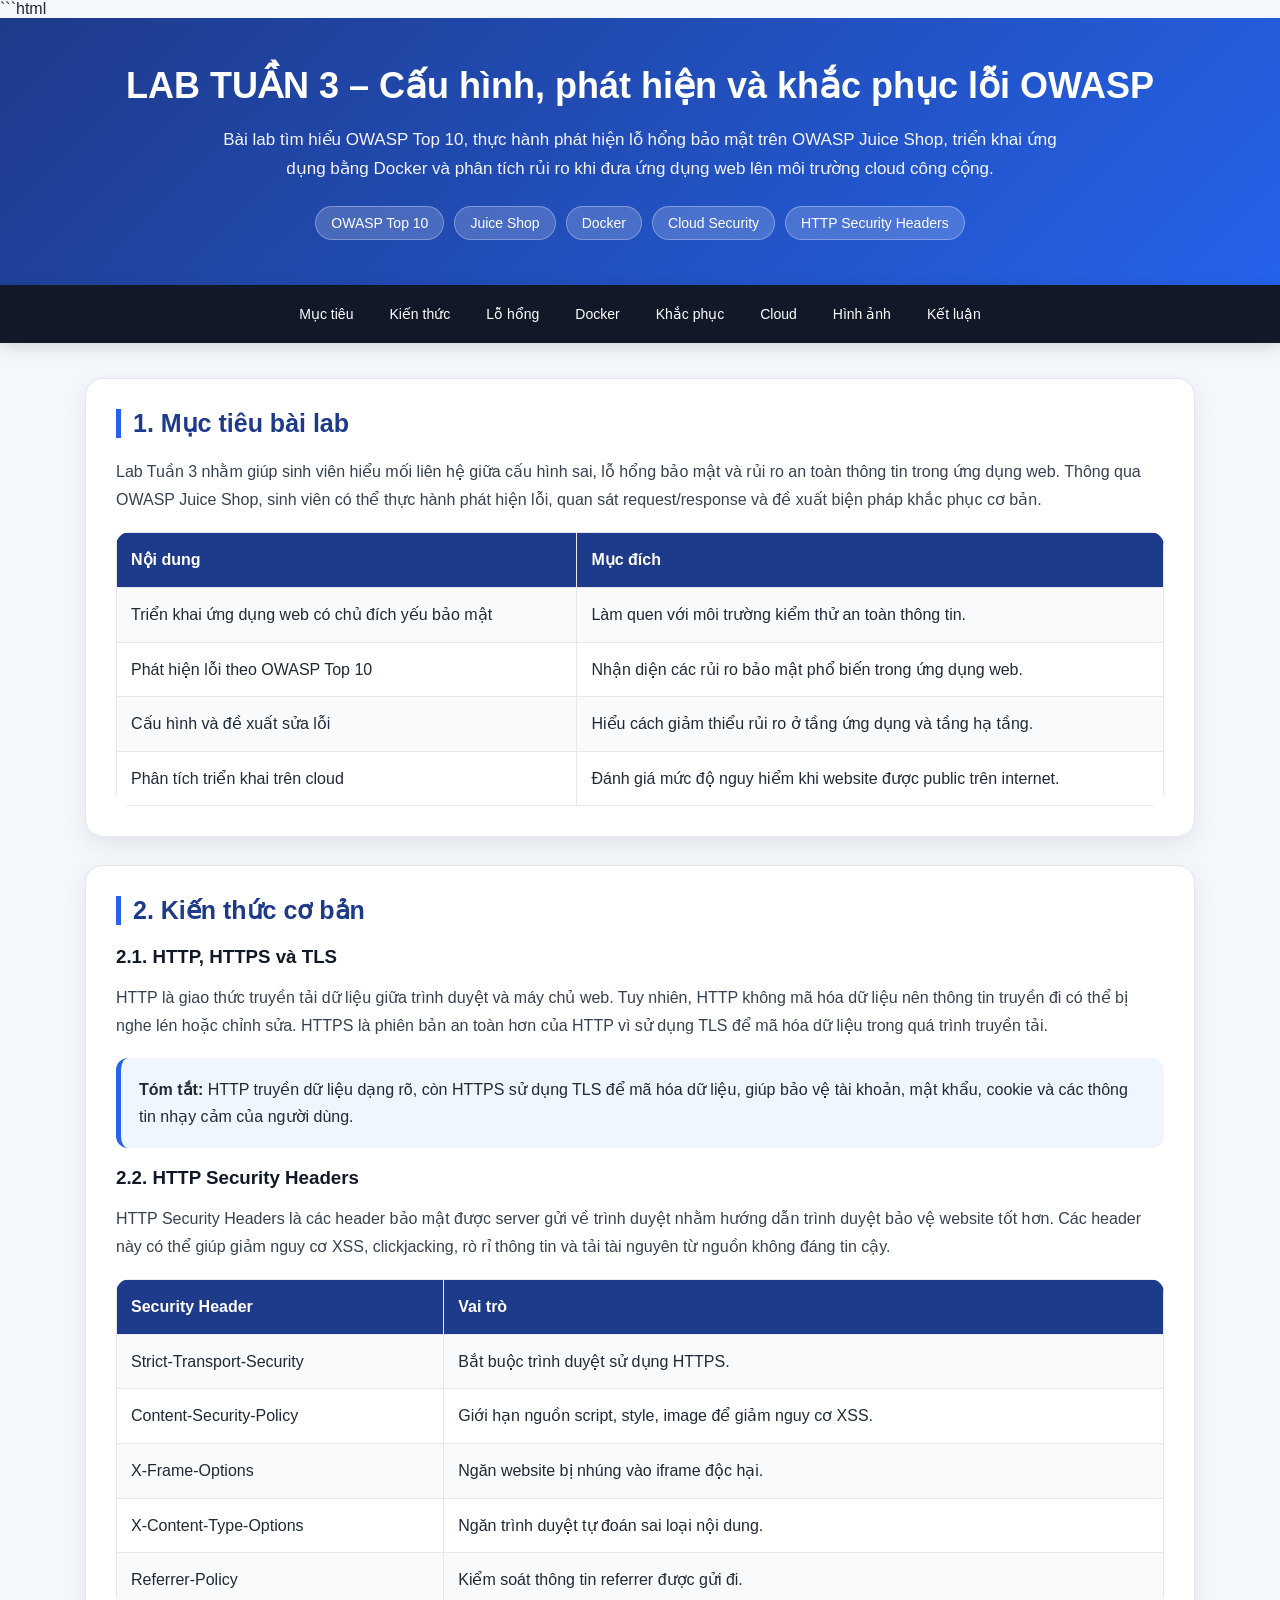
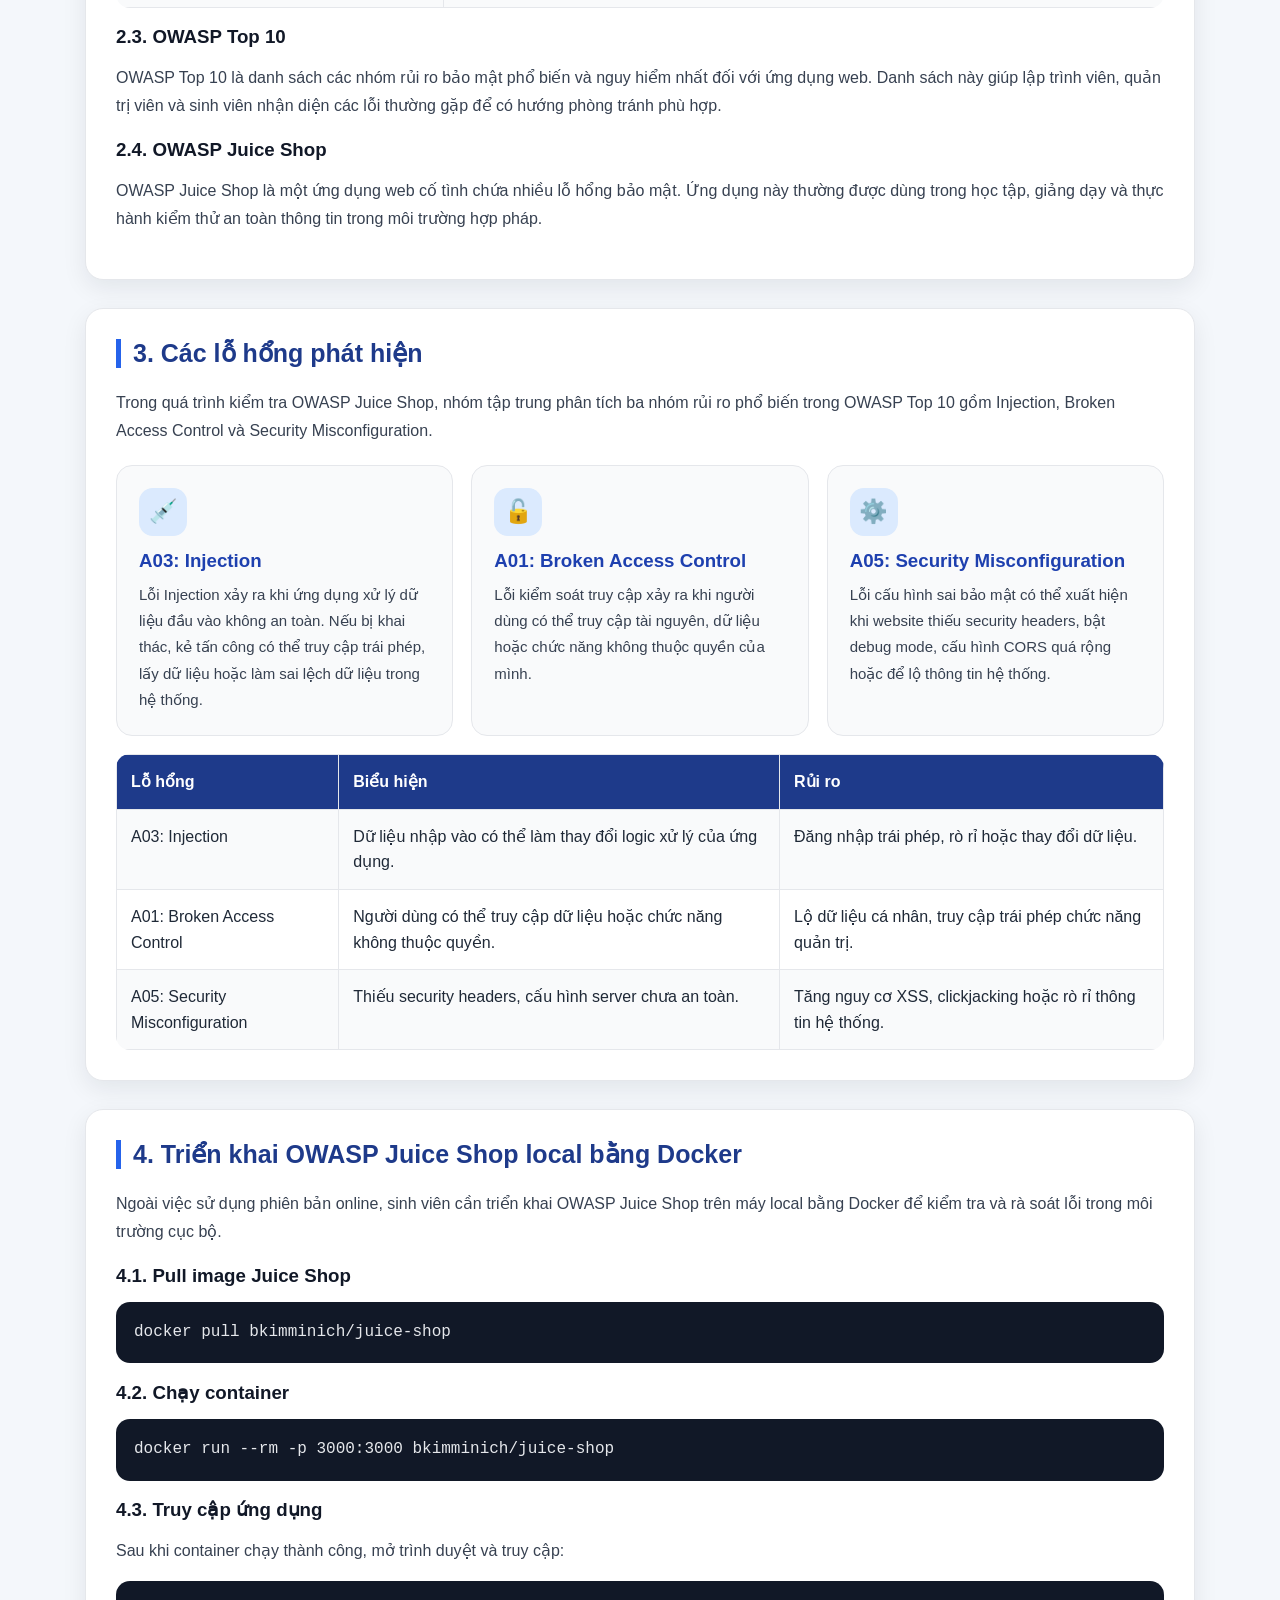
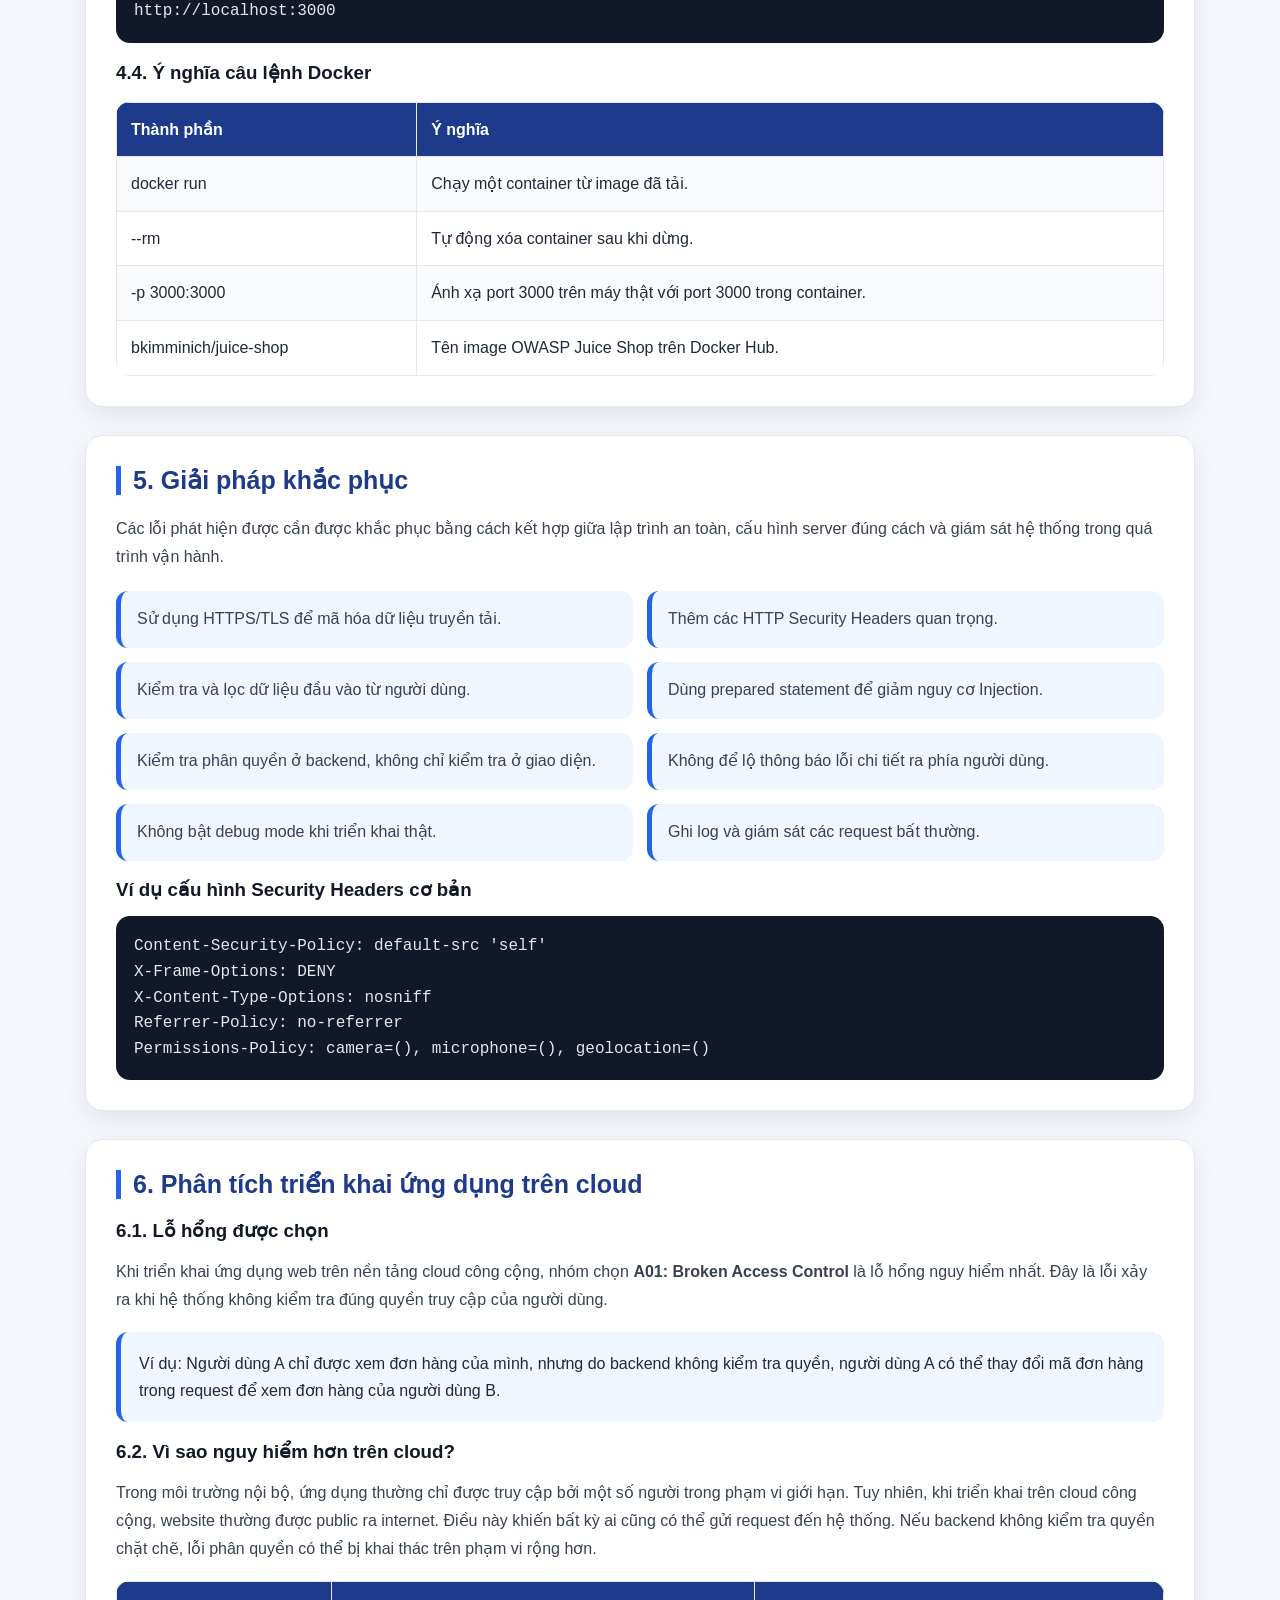
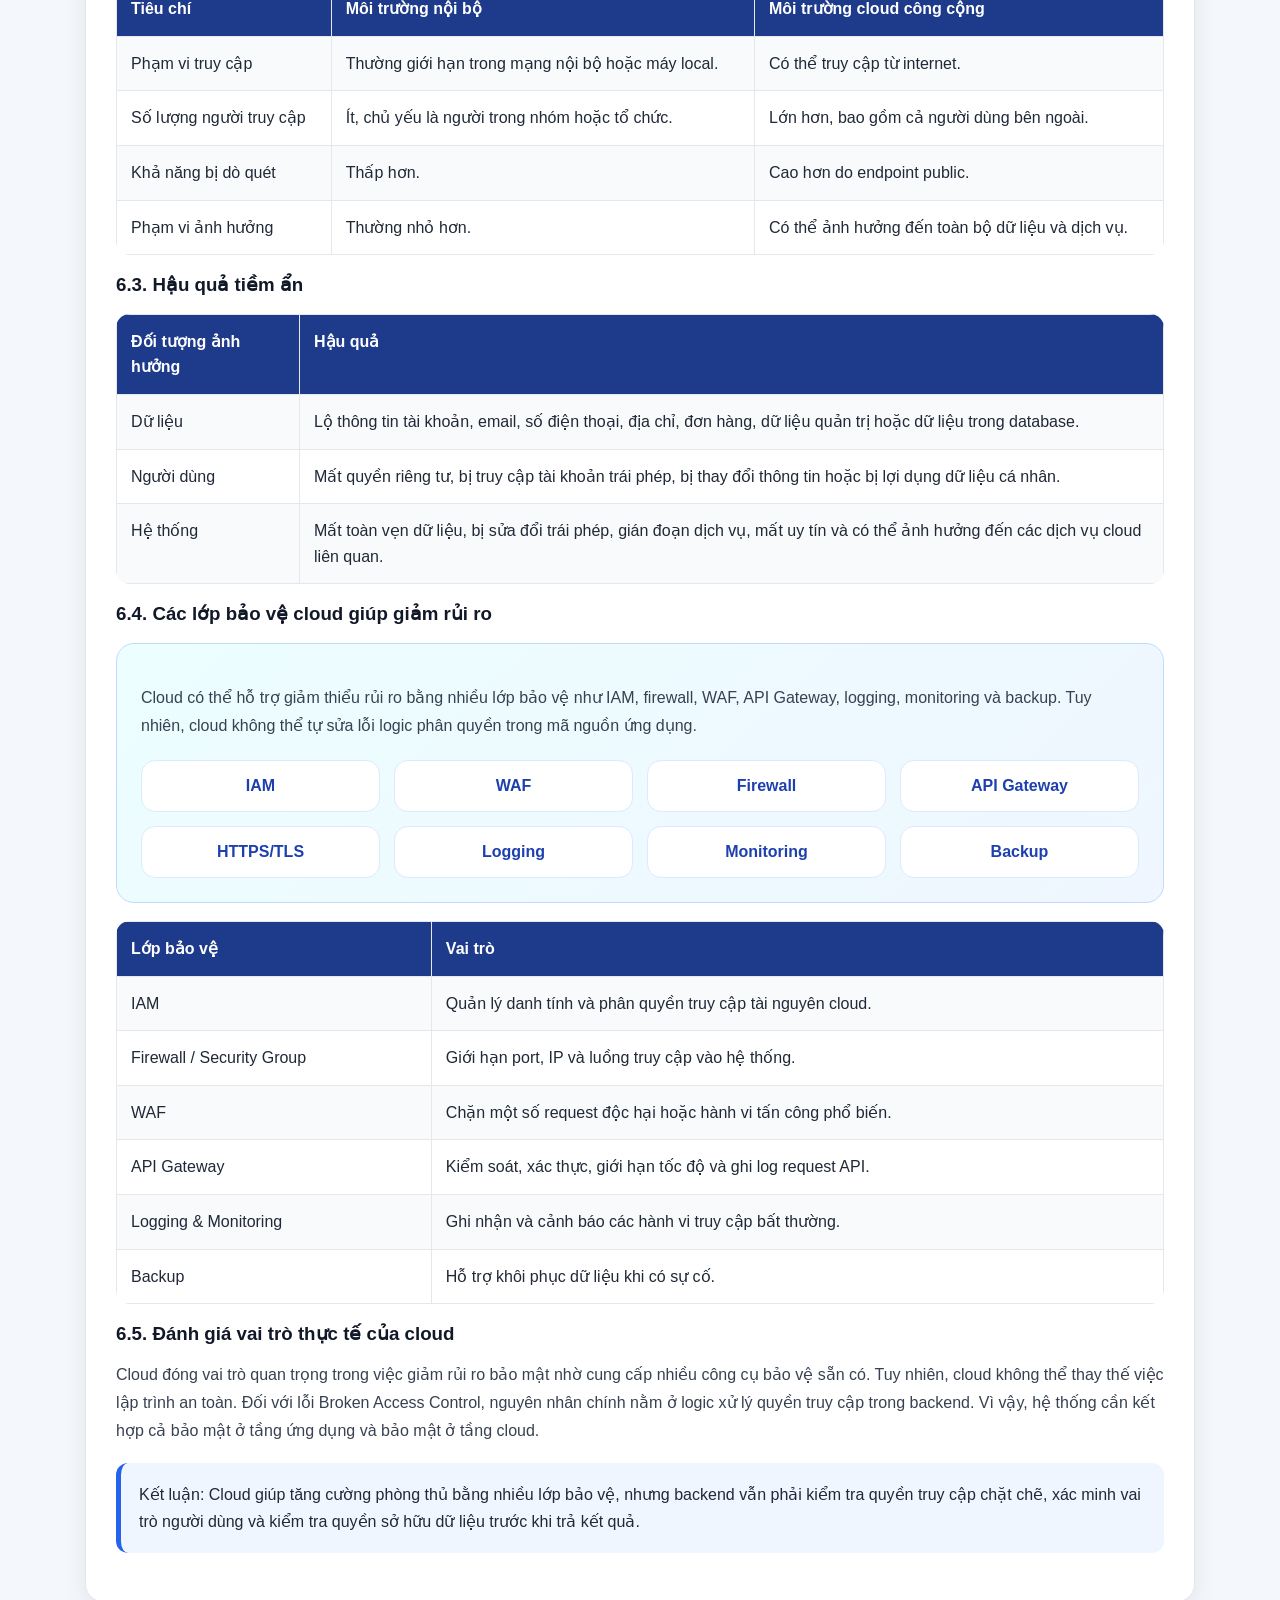
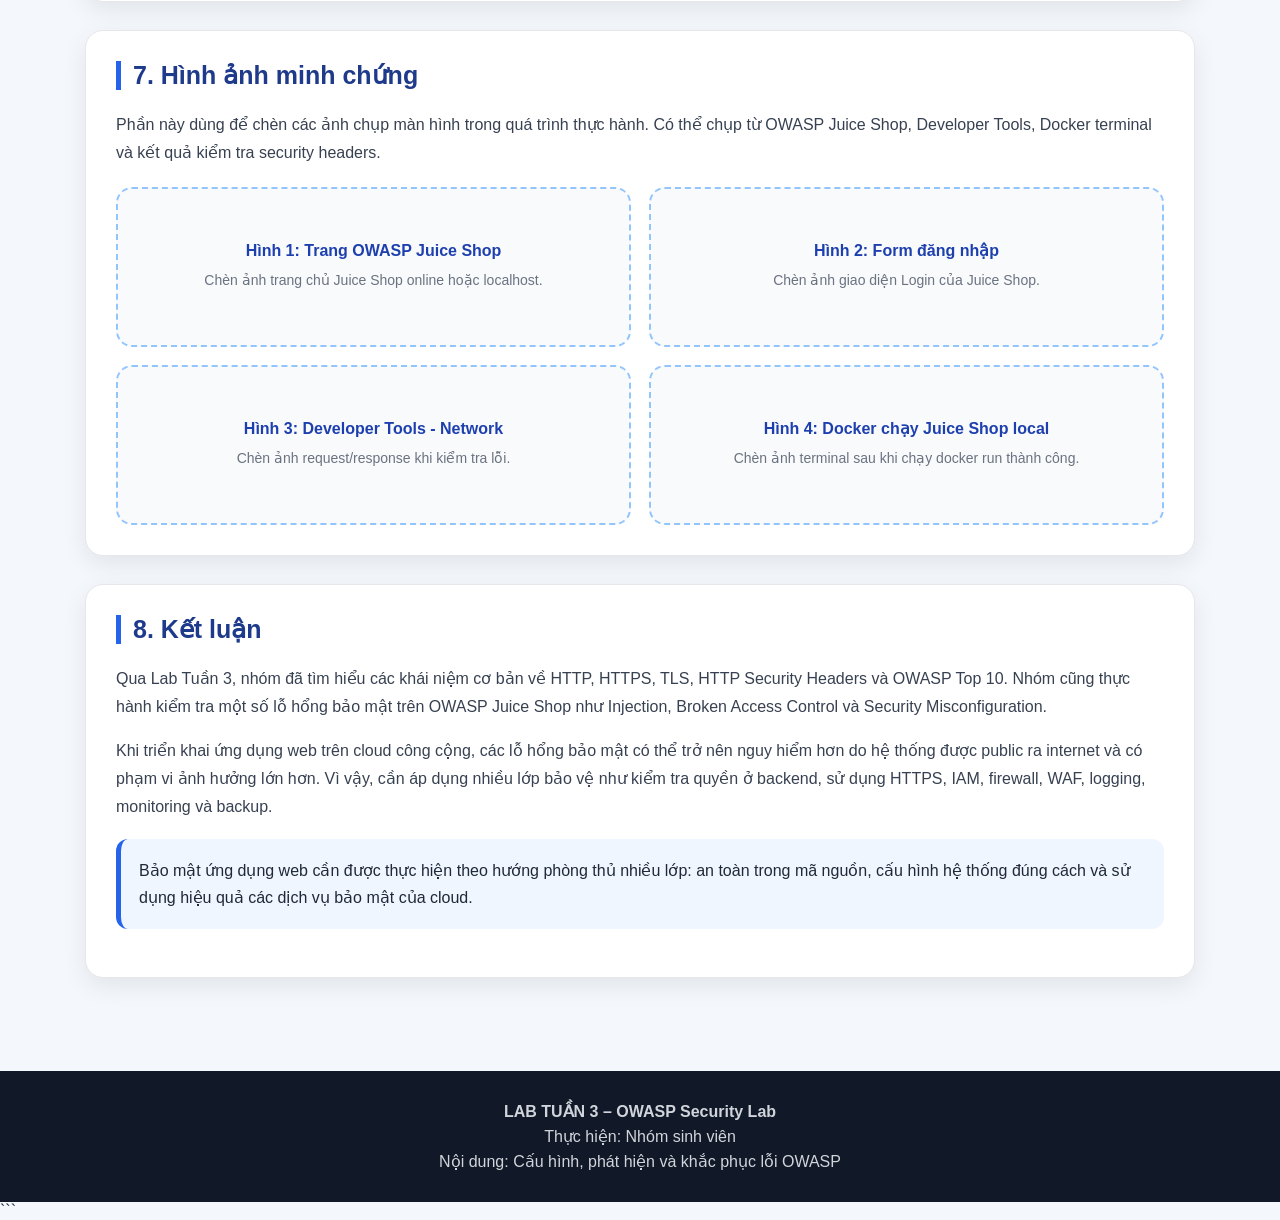
==== lab3.html @ 94e00d25 "add lab3" ====
```html
<!DOCTYPE html>
<html lang="vi">
<head>
  <meta charset="UTF-8" />
  <meta name="viewport" content="width=device-width, initial-scale=1.0" />

  <title>LAB Tuần 3 - OWASP</title>

  <style>
    * {
      box-sizing: border-box;
      scroll-behavior: smooth;
    }

    body {
      margin: 0;
      font-family: Arial, sans-serif;
      background: #f4f7fb;
      color: #1f2937;
    }

    a {
      text-decoration: none;
      color: inherit;
    }

    /* HEADER */
    .site-header {
      background: linear-gradient(135deg, #1e3a8a, #2563eb);
      color: white;
      padding: 45px 20px;
      text-align: center;
    }

    .site-header h1 {
      margin: 0;
      font-size: 36px;
      line-height: 1.3;
    }

    .site-header p {
      max-width: 850px;
      margin: 16px auto 0;
      line-height: 1.7;
      font-size: 17px;
      opacity: 0.95;
    }

    .header-tags {
      display: flex;
      justify-content: center;
      flex-wrap: wrap;
      gap: 10px;
      margin-top: 22px;
    }

    .header-tags span {
      padding: 8px 15px;
      border-radius: 999px;
      background: rgba(255, 255, 255, 0.18);
      border: 1px solid rgba(255, 255, 255, 0.3);
      font-size: 14px;
    }

    /* NAV */
    .navbar {
      background: #111827;
      position: sticky;
      top: 0;
      z-index: 100;
      box-shadow: 0 4px 16px rgba(0, 0, 0, 0.15);
    }

    .nav-container {
      max-width: 1150px;
      margin: auto;
      display: flex;
      justify-content: center;
      flex-wrap: wrap;
      gap: 8px;
      padding: 12px 16px;
    }

    .nav-container a {
      color: white;
      padding: 9px 14px;
      border-radius: 8px;
      font-size: 14px;
      transition: 0.25s;
    }

    .nav-container a:hover {
      background: #2563eb;
    }

    /* LAYOUT */
    .main-content {
      max-width: 1150px;
      margin: auto;
      padding: 35px 20px;
    }

    .section-card {
      background: white;
      border-radius: 18px;
      padding: 30px;
      margin-bottom: 28px;
      box-shadow: 0 8px 24px rgba(15, 23, 42, 0.08);
      border: 1px solid #e5e7eb;
    }

    .section-card h2 {
      margin-top: 0;
      color: #1e3a8a;
      font-size: 25px;
      border-left: 5px solid #2563eb;
      padding-left: 12px;
    }

    .section-card h3 {
      color: #111827;
      margin-bottom: 10px;
    }

    .section-card p {
      line-height: 1.75;
      color: #374151;
    }

    .section-card ul {
      line-height: 1.8;
      color: #374151;
    }

    .highlight-box {
      background: #eff6ff;
      border-left: 5px solid #2563eb;
      padding: 18px;
      border-radius: 12px;
      margin: 18px 0;
      line-height: 1.7;
    }

    /* TABLE */
    table {
      width: 100%;
      border-collapse: collapse;
      margin-top: 18px;
      overflow: hidden;
      border-radius: 14px;
    }

    th,
    td {
      padding: 14px;
      border: 1px solid #e5e7eb;
      text-align: left;
      vertical-align: top;
      line-height: 1.6;
    }

    th {
      background: #1e3a8a;
      color: white;
    }

    tr:nth-child(even) {
      background: #f9fafb;
    }

    /* GRID */
    .risk-grid {
      display: grid;
      grid-template-columns: repeat(3, 1fr);
      gap: 18px;
      margin-top: 20px;
    }

    .risk-card {
      background: #f9fafb;
      border: 1px solid #e5e7eb;
      border-radius: 16px;
      padding: 22px;
      transition: 0.25s;
    }

    .risk-card:hover {
      transform: translateY(-5px);
      box-shadow: 0 12px 24px rgba(15, 23, 42, 0.1);
    }

    .risk-icon {
      width: 48px;
      height: 48px;
      border-radius: 14px;
      background: #dbeafe;
      color: #1d4ed8;
      display: flex;
      align-items: center;
      justify-content: center;
      font-size: 23px;
      margin-bottom: 14px;
    }

    .risk-card h3 {
      margin: 0 0 10px;
      color: #1e40af;
    }

    .risk-card p {
      margin: 0;
      font-size: 15px;
    }

    /* SOLUTION */
    .solution-list {
      list-style: none;
      padding: 0;
      display: grid;
      grid-template-columns: repeat(2, 1fr);
      gap: 14px;
      margin-top: 20px;
    }

    .solution-list li {
      background: #eff6ff;
      border-left: 5px solid #2563eb;
      padding: 14px 16px;
      border-radius: 12px;
    }

    /* CODE */
    .code-box {
      background: #111827;
      color: #e5e7eb;
      padding: 18px;
      border-radius: 14px;
      overflow-x: auto;
      font-family: Consolas, monospace;
      line-height: 1.6;
      margin-top: 15px;
    }

    /* IMAGE PLACEHOLDER */
    .image-grid {
      display: grid;
      grid-template-columns: repeat(2, 1fr);
      gap: 18px;
      margin-top: 20px;
    }

    .image-box {
      border: 2px dashed #93c5fd;
      border-radius: 16px;
      padding: 18px;
      background: #f8fafc;
      text-align: center;
      min-height: 160px;
      display: flex;
      flex-direction: column;
      justify-content: center;
    }

    .image-box strong {
      color: #1e40af;
      margin-bottom: 8px;
    }

    .image-box p {
      margin: 0;
      font-size: 14px;
      color: #6b7280;
    }

    .image-box img {
      width: 100%;
      border-radius: 12px;
      margin-top: 10px;
      border: 1px solid #e5e7eb;
    }

    /* CLOUD */
    .cloud-box {
      background: linear-gradient(135deg, #ecfeff, #eff6ff);
      border: 1px solid #bfdbfe;
      padding: 24px;
      border-radius: 18px;
      margin-top: 18px;
    }

    .cloud-layers {
      display: grid;
      grid-template-columns: repeat(4, 1fr);
      gap: 14px;
      margin-top: 20px;
    }

    .layer-item {
      background: white;
      border-radius: 14px;
      padding: 16px;
      text-align: center;
      border: 1px solid #dbeafe;
      color: #1e40af;
      font-weight: bold;
    }

    /* FOOTER */
    .site-footer {
      background: #111827;
      color: white;
      text-align: center;
      padding: 25px 16px;
      margin-top: 30px;
    }

    .site-footer p {
      margin: 6px 0;
      color: #d1d5db;
    }

    /* RESPONSIVE */
    @media (max-width: 900px) {
      .risk-grid,
      .image-grid,
      .cloud-layers {
        grid-template-columns: repeat(2, 1fr);
      }

      .solution-list {
        grid-template-columns: 1fr;
      }
    }

    @media (max-width: 600px) {
      .site-header h1 {
        font-size: 26px;
      }

      .section-card {
        padding: 22px;
      }

      .risk-grid,
      .image-grid,
      .cloud-layers {
        grid-template-columns: 1fr;
      }

      .nav-container {
        justify-content: flex-start;
        overflow-x: auto;
        flex-wrap: nowrap;
      }

      .nav-container a {
        white-space: nowrap;
      }
    }
  </style>
</head>

<body>

  <!-- HEADER -->
  <header class="site-header">
    <h1>LAB TUẦN 3 – Cấu hình, phát hiện và khắc phục lỗi OWASP</h1>
    <p>
      Bài lab tìm hiểu OWASP Top 10, thực hành phát hiện lỗ hổng bảo mật trên
      OWASP Juice Shop, triển khai ứng dụng bằng Docker và phân tích rủi ro khi
      đưa ứng dụng web lên môi trường cloud công cộng.
    </p>

    <div class="header-tags">
      <span>OWASP Top 10</span>
      <span>Juice Shop</span>
      <span>Docker</span>
      <span>Cloud Security</span>
      <span>HTTP Security Headers</span>
    </div>
  </header>

  <!-- NAVIGATION -->
  <nav class="navbar">
    <div class="nav-container">
      <a href="#muc-tieu">Mục tiêu</a>
      <a href="#kien-thuc">Kiến thức</a>
      <a href="#lo-hong">Lỗ hổng</a>
      <a href="#docker">Docker</a>
      <a href="#khac-phuc">Khắc phục</a>
      <a href="#cloud">Cloud</a>
      <a href="#hinh-anh">Hình ảnh</a>
      <a href="#ket-luan">Kết luận</a>
    </div>
  </nav>

  <!-- MAIN CONTENT -->
  <main class="main-content">

    <!-- SECTION 1 -->
    <section id="muc-tieu" class="section-card">
      <h2>1. Mục tiêu bài lab</h2>
      <p>
        Lab Tuần 3 nhằm giúp sinh viên hiểu mối liên hệ giữa cấu hình sai,
        lỗ hổng bảo mật và rủi ro an toàn thông tin trong ứng dụng web.
        Thông qua OWASP Juice Shop, sinh viên có thể thực hành phát hiện lỗi,
        quan sát request/response và đề xuất biện pháp khắc phục cơ bản.
      </p>

      <table>
        <tr>
          <th>Nội dung</th>
          <th>Mục đích</th>
        </tr>
        <tr>
          <td>Triển khai ứng dụng web có chủ đích yếu bảo mật</td>
          <td>Làm quen với môi trường kiểm thử an toàn thông tin.</td>
        </tr>
        <tr>
          <td>Phát hiện lỗi theo OWASP Top 10</td>
          <td>Nhận diện các rủi ro bảo mật phổ biến trong ứng dụng web.</td>
        </tr>
        <tr>
          <td>Cấu hình và đề xuất sửa lỗi</td>
          <td>Hiểu cách giảm thiểu rủi ro ở tầng ứng dụng và tầng hạ tầng.</td>
        </tr>
        <tr>
          <td>Phân tích triển khai trên cloud</td>
          <td>Đánh giá mức độ nguy hiểm khi website được public trên internet.</td>
        </tr>
      </table>
    </section>

    <!-- SECTION 2 -->
    <section id="kien-thuc" class="section-card">
      <h2>2. Kiến thức cơ bản</h2>

      <h3>2.1. HTTP, HTTPS và TLS</h3>
      <p>
        HTTP là giao thức truyền tải dữ liệu giữa trình duyệt và máy chủ web.
        Tuy nhiên, HTTP không mã hóa dữ liệu nên thông tin truyền đi có thể bị
        nghe lén hoặc chỉnh sửa. HTTPS là phiên bản an toàn hơn của HTTP vì sử dụng
        TLS để mã hóa dữ liệu trong quá trình truyền tải.
      </p>

      <div class="highlight-box">
        <strong>Tóm tắt:</strong> HTTP truyền dữ liệu dạng rõ, còn HTTPS sử dụng TLS
        để mã hóa dữ liệu, giúp bảo vệ tài khoản, mật khẩu, cookie và các thông tin
        nhạy cảm của người dùng.
      </div>

      <h3>2.2. HTTP Security Headers</h3>
      <p>
        HTTP Security Headers là các header bảo mật được server gửi về trình duyệt
        nhằm hướng dẫn trình duyệt bảo vệ website tốt hơn. Các header này có thể
        giúp giảm nguy cơ XSS, clickjacking, rò rỉ thông tin và tải tài nguyên từ
        nguồn không đáng tin cậy.
      </p>

      <table>
        <tr>
          <th>Security Header</th>
          <th>Vai trò</th>
        </tr>
        <tr>
          <td>Strict-Transport-Security</td>
          <td>Bắt buộc trình duyệt sử dụng HTTPS.</td>
        </tr>
        <tr>
          <td>Content-Security-Policy</td>
          <td>Giới hạn nguồn script, style, image để giảm nguy cơ XSS.</td>
        </tr>
        <tr>
          <td>X-Frame-Options</td>
          <td>Ngăn website bị nhúng vào iframe độc hại.</td>
        </tr>
        <tr>
          <td>X-Content-Type-Options</td>
          <td>Ngăn trình duyệt tự đoán sai loại nội dung.</td>
        </tr>
        <tr>
          <td>Referrer-Policy</td>
          <td>Kiểm soát thông tin referrer được gửi đi.</td>
        </tr>
      </table>

      <h3>2.3. OWASP Top 10</h3>
      <p>
        OWASP Top 10 là danh sách các nhóm rủi ro bảo mật phổ biến và nguy hiểm nhất
        đối với ứng dụng web. Danh sách này giúp lập trình viên, quản trị viên và
        sinh viên nhận diện các lỗi thường gặp để có hướng phòng tránh phù hợp.
      </p>

      <h3>2.4. OWASP Juice Shop</h3>
      <p>
        OWASP Juice Shop là một ứng dụng web cố tình chứa nhiều lỗ hổng bảo mật.
        Ứng dụng này thường được dùng trong học tập, giảng dạy và thực hành kiểm thử
        an toàn thông tin trong môi trường hợp pháp.
      </p>
    </section>

    <!-- SECTION 3 -->
    <section id="lo-hong" class="section-card">
      <h2>3. Các lỗ hổng phát hiện</h2>
      <p>
        Trong quá trình kiểm tra OWASP Juice Shop, nhóm tập trung phân tích ba nhóm
        rủi ro phổ biến trong OWASP Top 10 gồm Injection, Broken Access Control và
        Security Misconfiguration.
      </p>

      <div class="risk-grid">
        <div class="risk-card">
          <div class="risk-icon">💉</div>
          <h3>A03: Injection</h3>
          <p>
            Lỗi Injection xảy ra khi ứng dụng xử lý dữ liệu đầu vào không an toàn.
            Nếu bị khai thác, kẻ tấn công có thể truy cập trái phép, lấy dữ liệu
            hoặc làm sai lệch dữ liệu trong hệ thống.
          </p>
        </div>

        <div class="risk-card">
          <div class="risk-icon">🔓</div>
          <h3>A01: Broken Access Control</h3>
          <p>
            Lỗi kiểm soát truy cập xảy ra khi người dùng có thể truy cập tài nguyên,
            dữ liệu hoặc chức năng không thuộc quyền của mình.
          </p>
        </div>

        <div class="risk-card">
          <div class="risk-icon">⚙️</div>
          <h3>A05: Security Misconfiguration</h3>
          <p>
            Lỗi cấu hình sai bảo mật có thể xuất hiện khi website thiếu security headers,
            bật debug mode, cấu hình CORS quá rộng hoặc để lộ thông tin hệ thống.
          </p>
        </div>
      </div>

      <table>
        <tr>
          <th>Lỗ hổng</th>
          <th>Biểu hiện</th>
          <th>Rủi ro</th>
        </tr>
        <tr>
          <td>A03: Injection</td>
          <td>Dữ liệu nhập vào có thể làm thay đổi logic xử lý của ứng dụng.</td>
          <td>Đăng nhập trái phép, rò rỉ hoặc thay đổi dữ liệu.</td>
        </tr>
        <tr>
          <td>A01: Broken Access Control</td>
          <td>Người dùng có thể truy cập dữ liệu hoặc chức năng không thuộc quyền.</td>
          <td>Lộ dữ liệu cá nhân, truy cập trái phép chức năng quản trị.</td>
        </tr>
        <tr>
          <td>A05: Security Misconfiguration</td>
          <td>Thiếu security headers, cấu hình server chưa an toàn.</td>
          <td>Tăng nguy cơ XSS, clickjacking hoặc rò rỉ thông tin hệ thống.</td>
        </tr>
      </table>
    </section>

    <!-- SECTION 4 -->
    <section id="docker" class="section-card">
      <h2>4. Triển khai OWASP Juice Shop local bằng Docker</h2>
      <p>
        Ngoài việc sử dụng phiên bản online, sinh viên cần triển khai OWASP Juice Shop
        trên máy local bằng Docker để kiểm tra và rà soát lỗi trong môi trường cục bộ.
      </p>

      <h3>4.1. Pull image Juice Shop</h3>
      <div class="code-box">
        docker pull bkimminich/juice-shop
      </div>

      <h3>4.2. Chạy container</h3>
      <div class="code-box">
        docker run --rm -p 3000:3000 bkimminich/juice-shop
      </div>

      <h3>4.3. Truy cập ứng dụng</h3>
      <p>
        Sau khi container chạy thành công, mở trình duyệt và truy cập:
      </p>

      <div class="code-box">
        http://localhost:3000
      </div>

      <h3>4.4. Ý nghĩa câu lệnh Docker</h3>
      <table>
        <tr>
          <th>Thành phần</th>
          <th>Ý nghĩa</th>
        </tr>
        <tr>
          <td>docker run</td>
          <td>Chạy một container từ image đã tải.</td>
        </tr>
        <tr>
          <td>--rm</td>
          <td>Tự động xóa container sau khi dừng.</td>
        </tr>
        <tr>
          <td>-p 3000:3000</td>
          <td>Ánh xạ port 3000 trên máy thật với port 3000 trong container.</td>
        </tr>
        <tr>
          <td>bkimminich/juice-shop</td>
          <td>Tên image OWASP Juice Shop trên Docker Hub.</td>
        </tr>
      </table>
    </section>

    <!-- SECTION 5 -->
    <section id="khac-phuc" class="section-card">
      <h2>5. Giải pháp khắc phục</h2>
      <p>
        Các lỗi phát hiện được cần được khắc phục bằng cách kết hợp giữa lập trình
        an toàn, cấu hình server đúng cách và giám sát hệ thống trong quá trình vận hành.
      </p>

      <ul class="solution-list">
        <li>Sử dụng HTTPS/TLS để mã hóa dữ liệu truyền tải.</li>
        <li>Thêm các HTTP Security Headers quan trọng.</li>
        <li>Kiểm tra và lọc dữ liệu đầu vào từ người dùng.</li>
        <li>Dùng prepared statement để giảm nguy cơ Injection.</li>
        <li>Kiểm tra phân quyền ở backend, không chỉ kiểm tra ở giao diện.</li>
        <li>Không để lộ thông báo lỗi chi tiết ra phía người dùng.</li>
        <li>Không bật debug mode khi triển khai thật.</li>
        <li>Ghi log và giám sát các request bất thường.</li>
      </ul>

      <h3>Ví dụ cấu hình Security Headers cơ bản</h3>
      <div class="code-box">
        Content-Security-Policy: default-src 'self'<br>
        X-Frame-Options: DENY<br>
        X-Content-Type-Options: nosniff<br>
        Referrer-Policy: no-referrer<br>
        Permissions-Policy: camera=(), microphone=(), geolocation=()
      </div>
    </section>

    <!-- SECTION 6 -->
    <section id="cloud" class="section-card">
      <h2>6. Phân tích triển khai ứng dụng trên cloud</h2>

      <h3>6.1. Lỗ hổng được chọn</h3>
      <p>
        Khi triển khai ứng dụng web trên nền tảng cloud công cộng, nhóm chọn
        <strong>A01: Broken Access Control</strong> là lỗ hổng nguy hiểm nhất.
        Đây là lỗi xảy ra khi hệ thống không kiểm tra đúng quyền truy cập của người dùng.
      </p>

      <div class="highlight-box">
        Ví dụ: Người dùng A chỉ được xem đơn hàng của mình, nhưng do backend không
        kiểm tra quyền, người dùng A có thể thay đổi mã đơn hàng trong request để xem
        đơn hàng của người dùng B.
      </div>

      <h3>6.2. Vì sao nguy hiểm hơn trên cloud?</h3>
      <p>
        Trong môi trường nội bộ, ứng dụng thường chỉ được truy cập bởi một số người
        trong phạm vi giới hạn. Tuy nhiên, khi triển khai trên cloud công cộng,
        website thường được public ra internet. Điều này khiến bất kỳ ai cũng có thể
        gửi request đến hệ thống. Nếu backend không kiểm tra quyền chặt chẽ, lỗi phân quyền
        có thể bị khai thác trên phạm vi rộng hơn.
      </p>

      <table>
        <tr>
          <th>Tiêu chí</th>
          <th>Môi trường nội bộ</th>
          <th>Môi trường cloud công cộng</th>
        </tr>
        <tr>
          <td>Phạm vi truy cập</td>
          <td>Thường giới hạn trong mạng nội bộ hoặc máy local.</td>
          <td>Có thể truy cập từ internet.</td>
        </tr>
        <tr>
          <td>Số lượng người truy cập</td>
          <td>Ít, chủ yếu là người trong nhóm hoặc tổ chức.</td>
          <td>Lớn hơn, bao gồm cả người dùng bên ngoài.</td>
        </tr>
        <tr>
          <td>Khả năng bị dò quét</td>
          <td>Thấp hơn.</td>
          <td>Cao hơn do endpoint public.</td>
        </tr>
        <tr>
          <td>Phạm vi ảnh hưởng</td>
          <td>Thường nhỏ hơn.</td>
          <td>Có thể ảnh hưởng đến toàn bộ dữ liệu và dịch vụ.</td>
        </tr>
      </table>

      <h3>6.3. Hậu quả tiềm ẩn</h3>
      <table>
        <tr>
          <th>Đối tượng ảnh hưởng</th>
          <th>Hậu quả</th>
        </tr>
        <tr>
          <td>Dữ liệu</td>
          <td>
            Lộ thông tin tài khoản, email, số điện thoại, địa chỉ, đơn hàng,
            dữ liệu quản trị hoặc dữ liệu trong database.
          </td>
        </tr>
        <tr>
          <td>Người dùng</td>
          <td>
            Mất quyền riêng tư, bị truy cập tài khoản trái phép, bị thay đổi thông tin
            hoặc bị lợi dụng dữ liệu cá nhân.
          </td>
        </tr>
        <tr>
          <td>Hệ thống</td>
          <td>
            Mất toàn vẹn dữ liệu, bị sửa đổi trái phép, gián đoạn dịch vụ,
            mất uy tín và có thể ảnh hưởng đến các dịch vụ cloud liên quan.
          </td>
        </tr>
      </table>

      <h3>6.4. Các lớp bảo vệ cloud giúp giảm rủi ro</h3>

      <div class="cloud-box">
        <p>
          Cloud có thể hỗ trợ giảm thiểu rủi ro bằng nhiều lớp bảo vệ như IAM,
          firewall, WAF, API Gateway, logging, monitoring và backup. Tuy nhiên,
          cloud không thể tự sửa lỗi logic phân quyền trong mã nguồn ứng dụng.
        </p>

        <div class="cloud-layers">
          <div class="layer-item">IAM</div>
          <div class="layer-item">WAF</div>
          <div class="layer-item">Firewall</div>
          <div class="layer-item">API Gateway</div>
          <div class="layer-item">HTTPS/TLS</div>
          <div class="layer-item">Logging</div>
          <div class="layer-item">Monitoring</div>
          <div class="layer-item">Backup</div>
        </div>
      </div>

      <table>
        <tr>
          <th>Lớp bảo vệ</th>
          <th>Vai trò</th>
        </tr>
        <tr>
          <td>IAM</td>
          <td>Quản lý danh tính và phân quyền truy cập tài nguyên cloud.</td>
        </tr>
        <tr>
          <td>Firewall / Security Group</td>
          <td>Giới hạn port, IP và luồng truy cập vào hệ thống.</td>
        </tr>
        <tr>
          <td>WAF</td>
          <td>Chặn một số request độc hại hoặc hành vi tấn công phổ biến.</td>
        </tr>
        <tr>
          <td>API Gateway</td>
          <td>Kiểm soát, xác thực, giới hạn tốc độ và ghi log request API.</td>
        </tr>
        <tr>
          <td>Logging & Monitoring</td>
          <td>Ghi nhận và cảnh báo các hành vi truy cập bất thường.</td>
        </tr>
        <tr>
          <td>Backup</td>
          <td>Hỗ trợ khôi phục dữ liệu khi có sự cố.</td>
        </tr>
      </table>

      <h3>6.5. Đánh giá vai trò thực tế của cloud</h3>
      <p>
        Cloud đóng vai trò quan trọng trong việc giảm rủi ro bảo mật nhờ cung cấp
        nhiều công cụ bảo vệ sẵn có. Tuy nhiên, cloud không thể thay thế việc lập trình
        an toàn. Đối với lỗi Broken Access Control, nguyên nhân chính nằm ở logic xử lý
        quyền truy cập trong backend. Vì vậy, hệ thống cần kết hợp cả bảo mật ở tầng
        ứng dụng và bảo mật ở tầng cloud.
      </p>

      <div class="highlight-box">
        Kết luận: Cloud giúp tăng cường phòng thủ bằng nhiều lớp bảo vệ, nhưng
        backend vẫn phải kiểm tra quyền truy cập chặt chẽ, xác minh vai trò người dùng
        và kiểm tra quyền sở hữu dữ liệu trước khi trả kết quả.
      </div>
    </section>

    <!-- SECTION 7 -->
    <section id="hinh-anh" class="section-card">
      <h2>7. Hình ảnh minh chứng</h2>
      <p>
        Phần này dùng để chèn các ảnh chụp màn hình trong quá trình thực hành.
        Có thể chụp từ OWASP Juice Shop, Developer Tools, Docker terminal và kết quả
        kiểm tra security headers.
      </p>

      <div class="image-grid">
        <div class="image-box">
          <strong>Hình 1: Trang OWASP Juice Shop</strong>
          <p>Chèn ảnh trang chủ Juice Shop online hoặc localhost.</p>
          <!-- <img src="images/juice-shop-home.png" alt="Trang chủ OWASP Juice Shop"> -->
        </div>

        <div class="image-box">
          <strong>Hình 2: Form đăng nhập</strong>
          <p>Chèn ảnh giao diện Login của Juice Shop.</p>
          <!-- <img src="images/login-form.png" alt="Form đăng nhập Juice Shop"> -->
        </div>

        <div class="image-box">
          <strong>Hình 3: Developer Tools - Network</strong>
          <p>Chèn ảnh request/response khi kiểm tra lỗi.</p>
          <!-- <img src="images/devtools-network.png" alt="Developer Tools Network"> -->
        </div>

        <div class="image-box">
          <strong>Hình 4: Docker chạy Juice Shop local</strong>
          <p>Chèn ảnh terminal sau khi chạy docker run thành công.</p>
          <!-- <img src="images/docker-run.png" alt="Docker run Juice Shop"> -->
        </div>
      </div>
    </section>

    <!-- SECTION 8 -->
    <section id="ket-luan" class="section-card">
      <h2>8. Kết luận</h2>
      <p>
        Qua Lab Tuần 3, nhóm đã tìm hiểu các khái niệm cơ bản về HTTP, HTTPS,
        TLS, HTTP Security Headers và OWASP Top 10. Nhóm cũng thực hành kiểm tra
        một số lỗ hổng bảo mật trên OWASP Juice Shop như Injection, Broken Access Control
        và Security Misconfiguration.
      </p>

      <p>
        Khi triển khai ứng dụng web trên cloud công cộng, các lỗ hổng bảo mật có thể
        trở nên nguy hiểm hơn do hệ thống được public ra internet và có phạm vi ảnh hưởng
        lớn hơn. Vì vậy, cần áp dụng nhiều lớp bảo vệ như kiểm tra quyền ở backend,
        sử dụng HTTPS, IAM, firewall, WAF, logging, monitoring và backup.
      </p>

      <div class="highlight-box">
        Bảo mật ứng dụng web cần được thực hiện theo hướng phòng thủ nhiều lớp:
        an toàn trong mã nguồn, cấu hình hệ thống đúng cách và sử dụng hiệu quả
        các dịch vụ bảo mật của cloud.
      </div>
    </section>

  </main>

  <!-- FOOTER -->
  <footer class="site-footer">
    <p><strong>LAB TUẦN 3 – OWASP Security Lab</strong></p>
    <p>Thực hiện: Nhóm sinh viên</p>
    <p>Nội dung: Cấu hình, phát hiện và khắc phục lỗi OWASP</p>
  </footer>

</body>
</html>
```
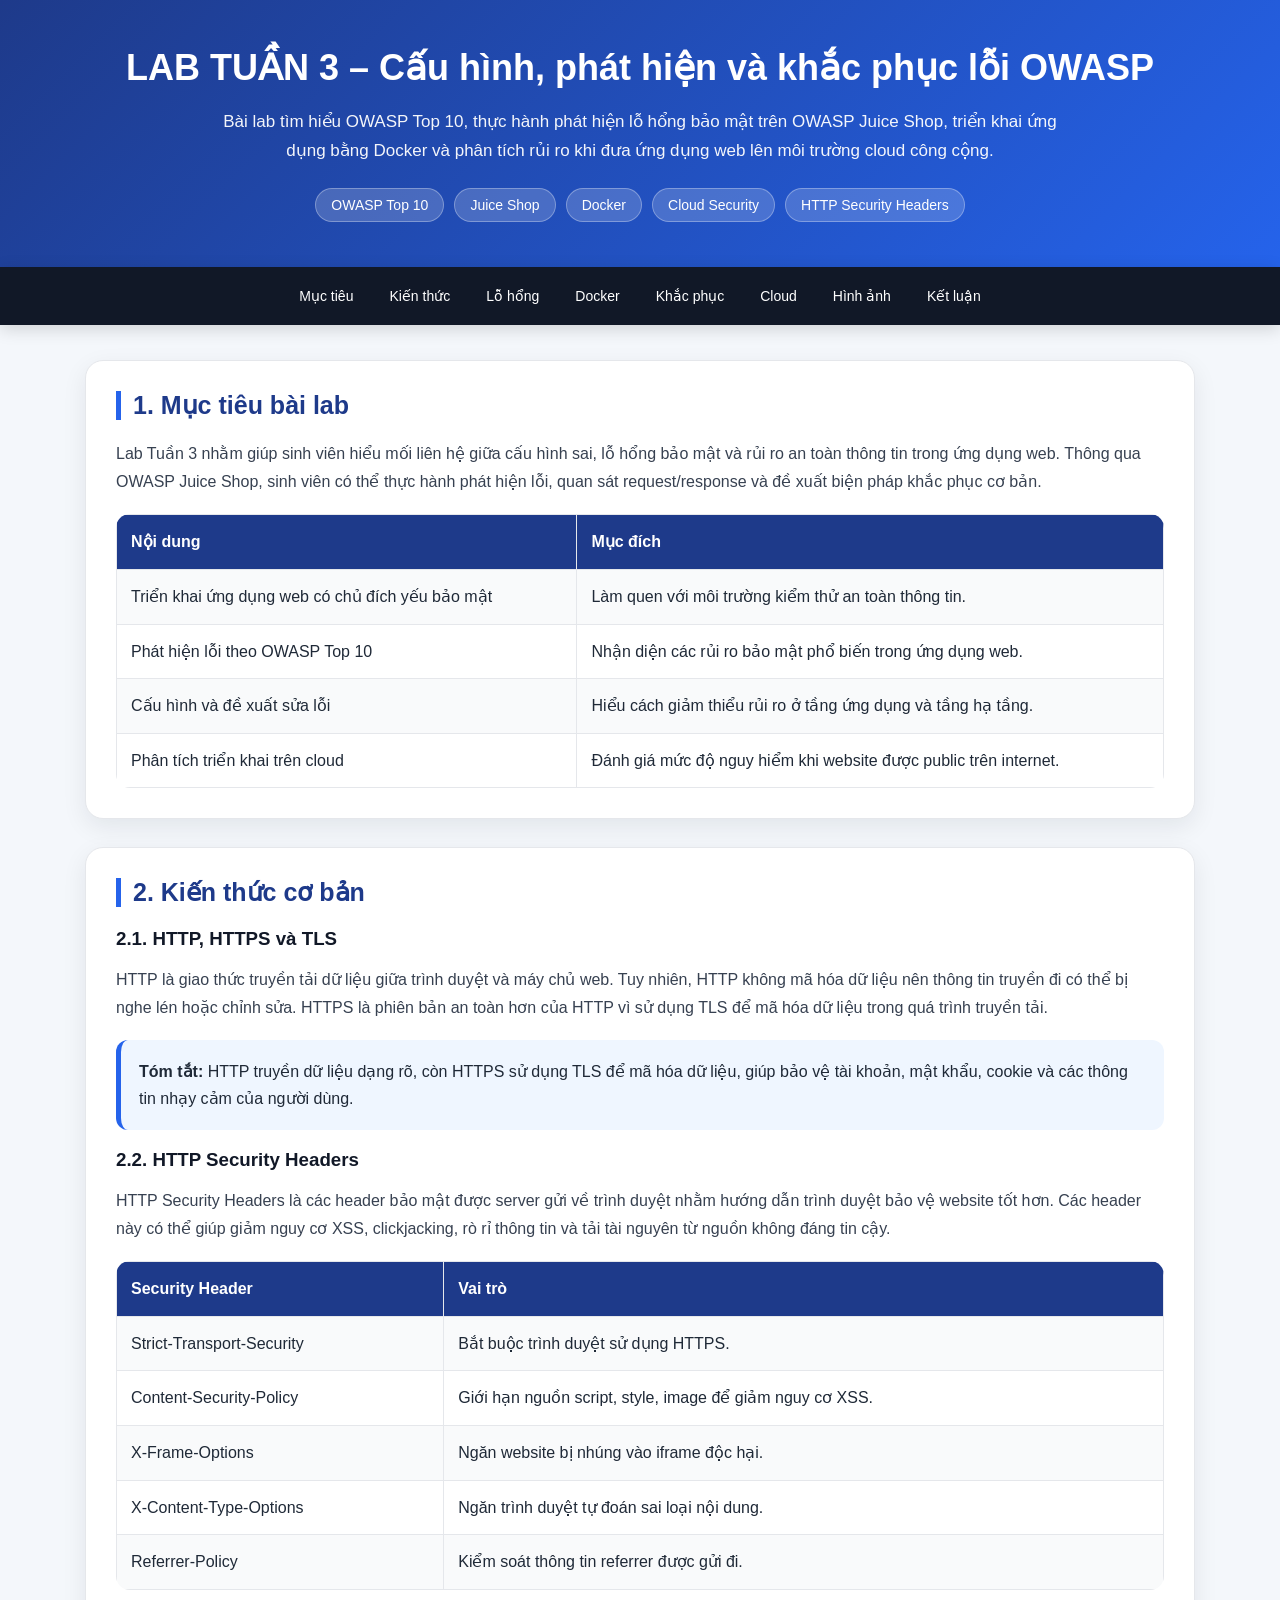
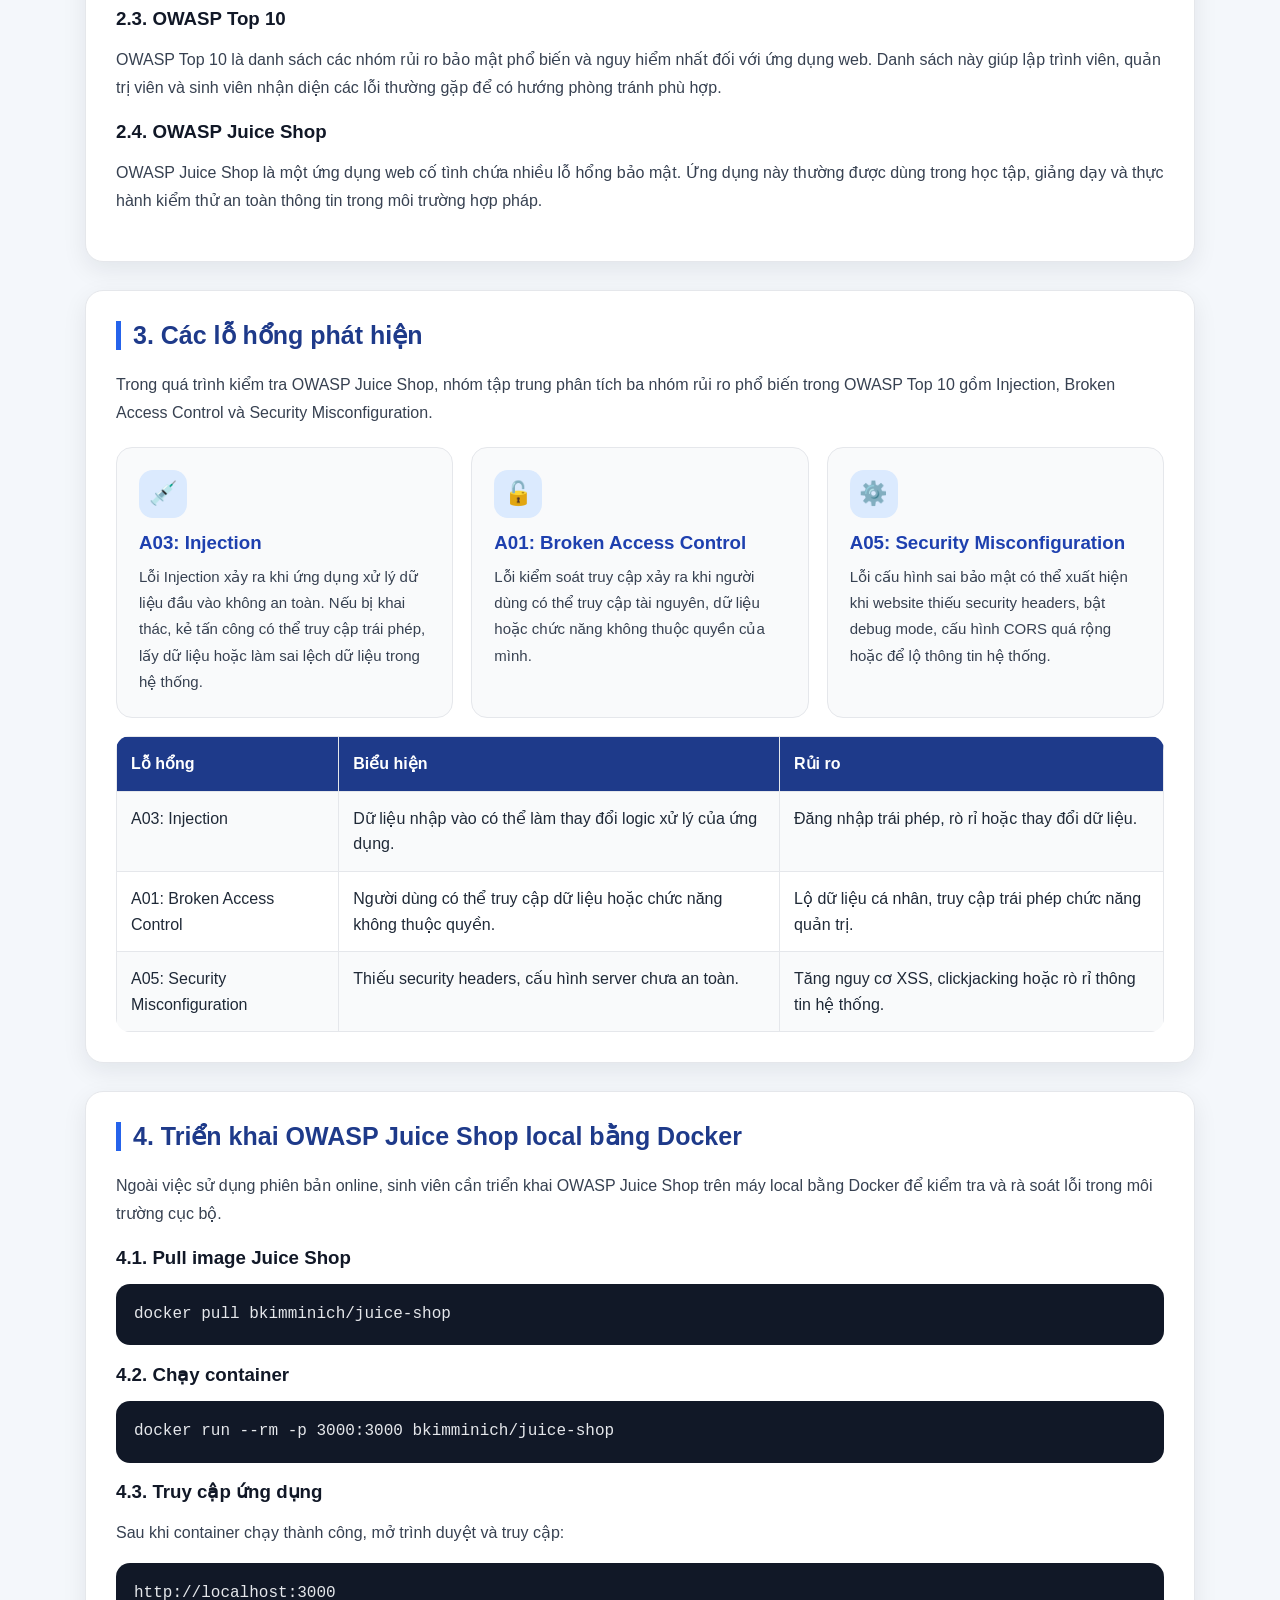
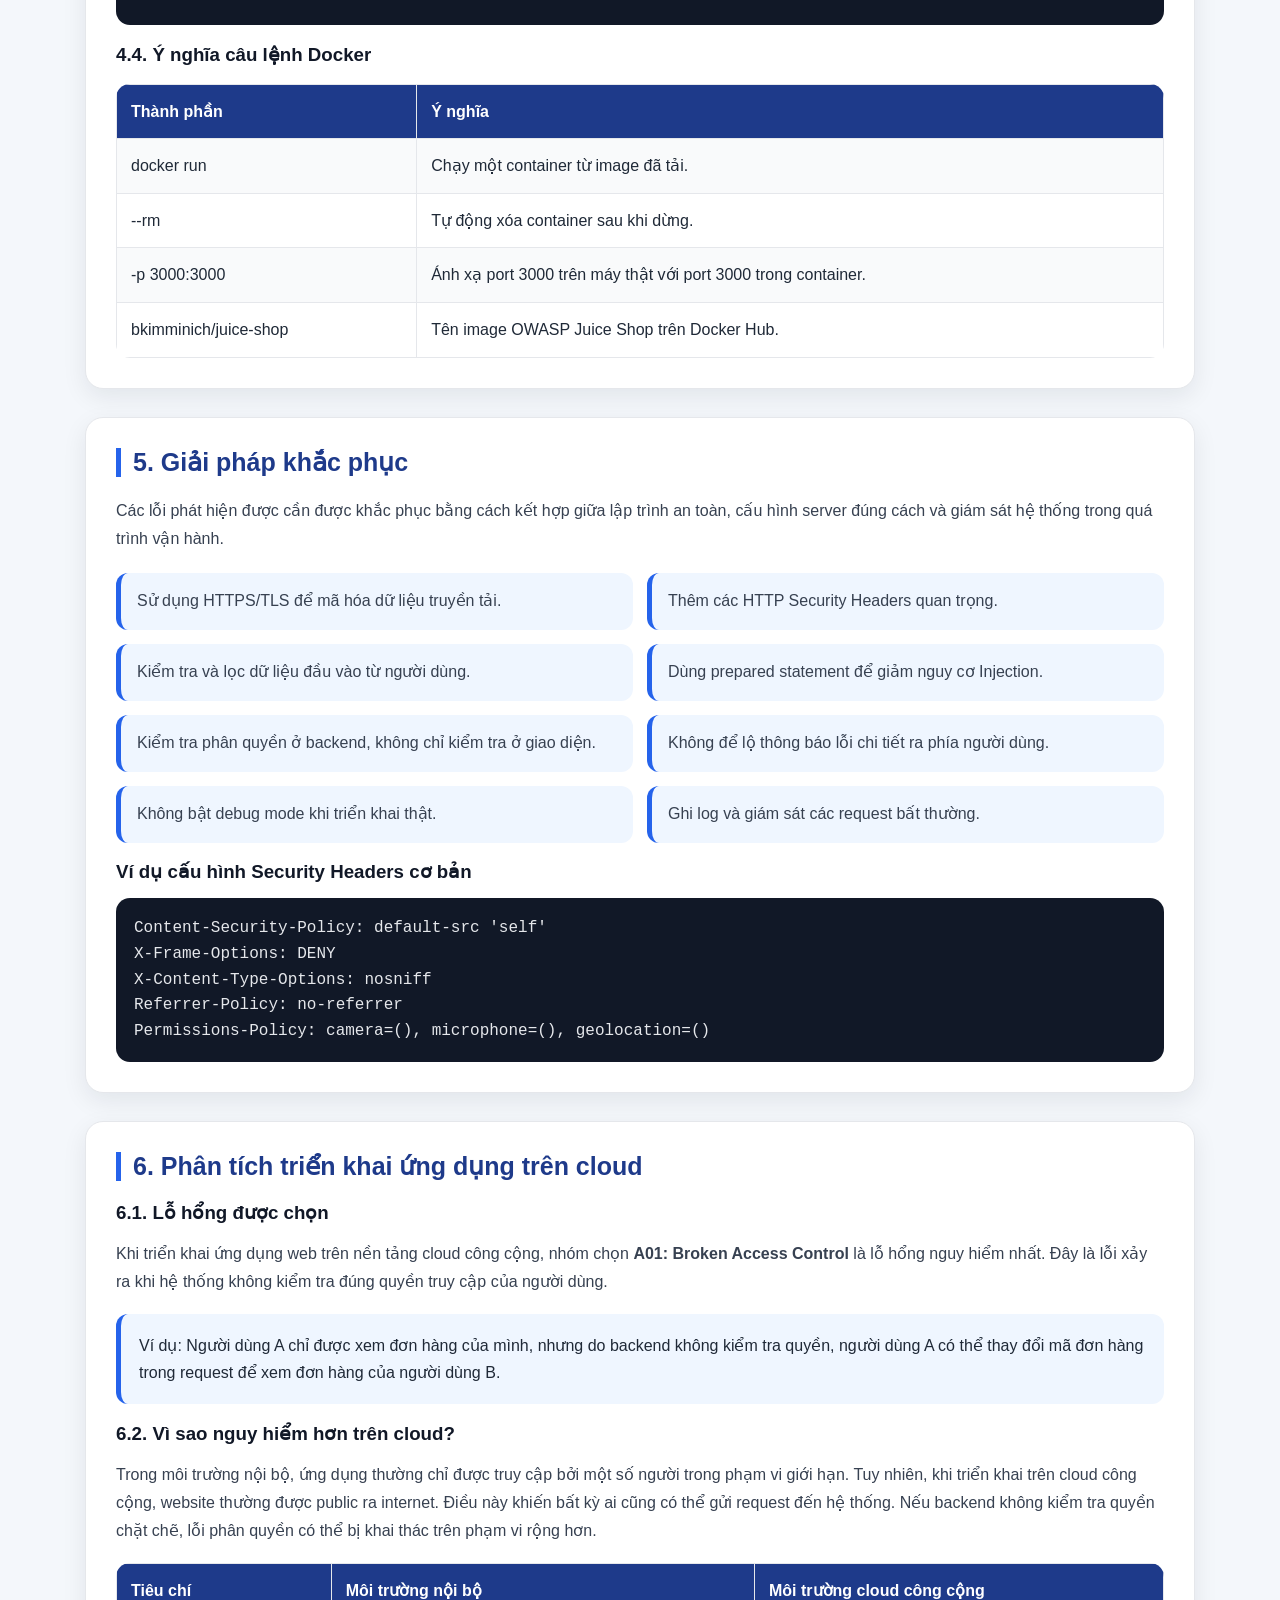
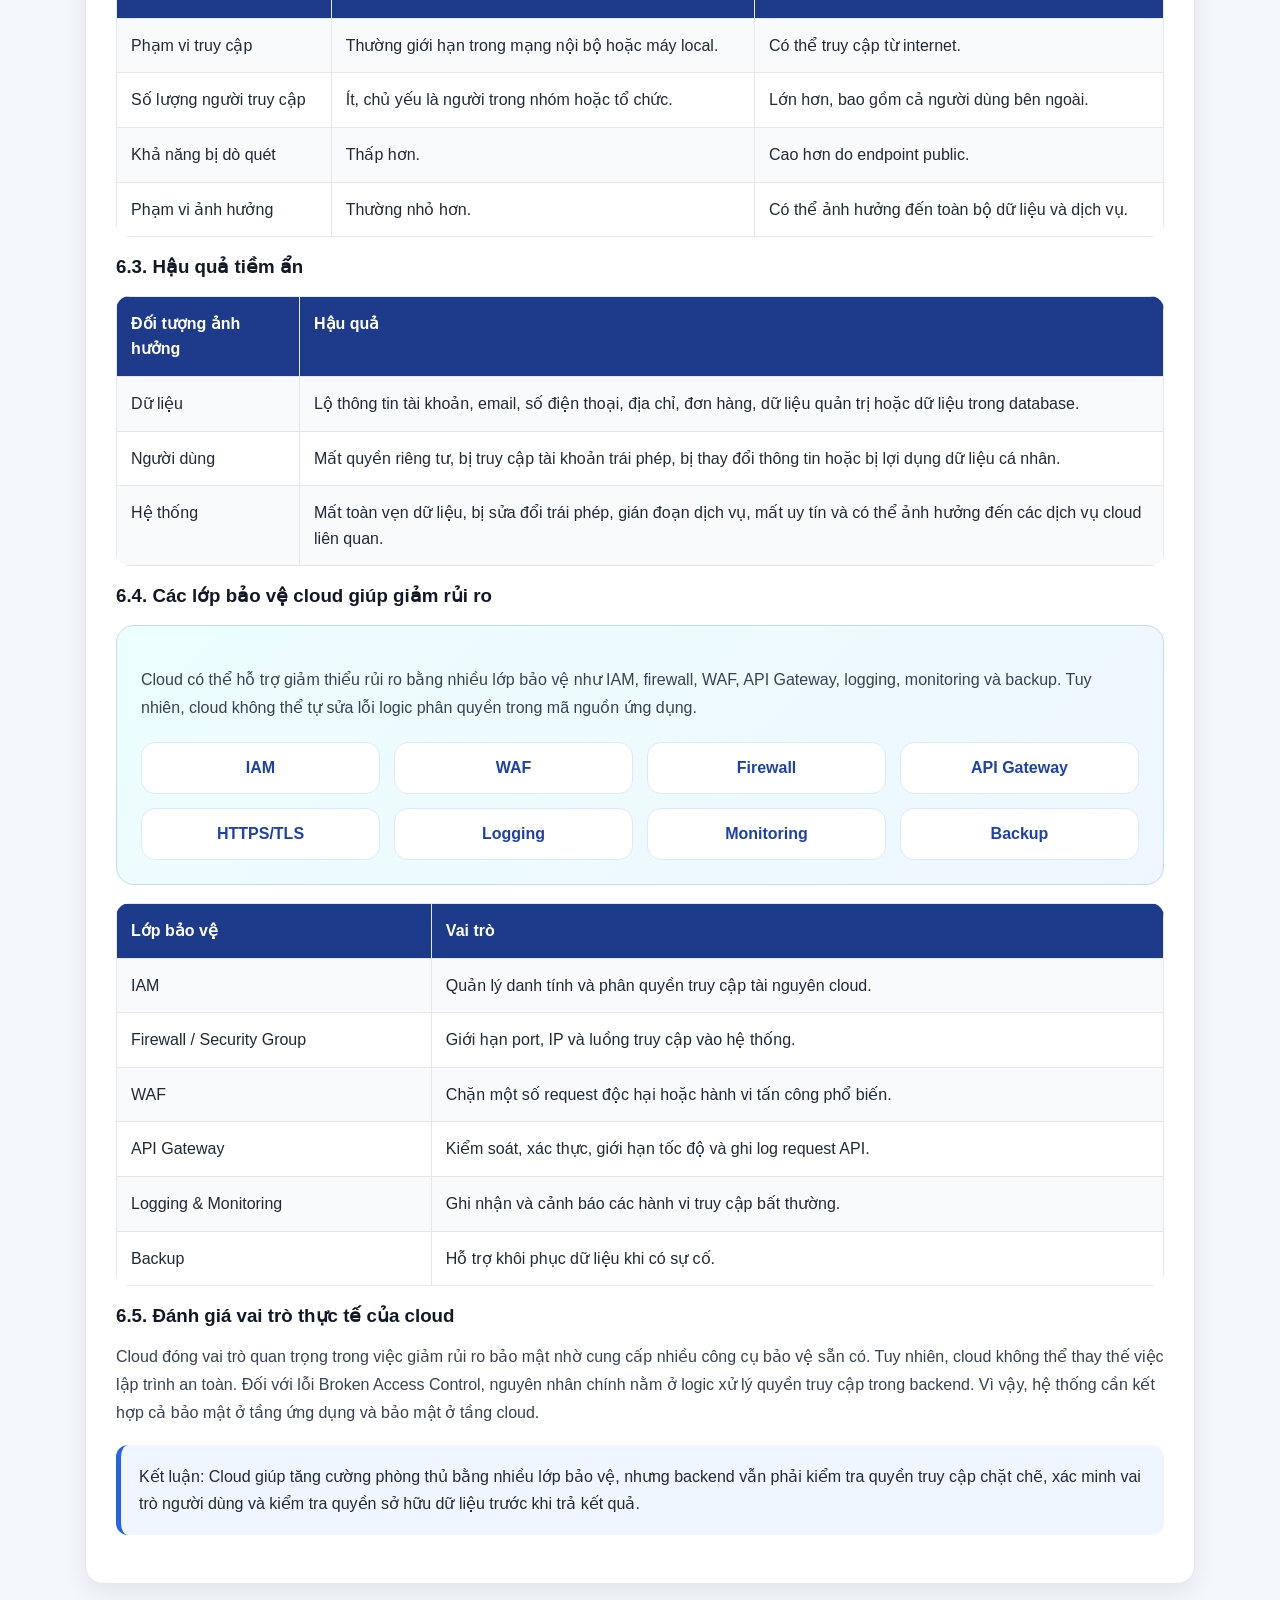
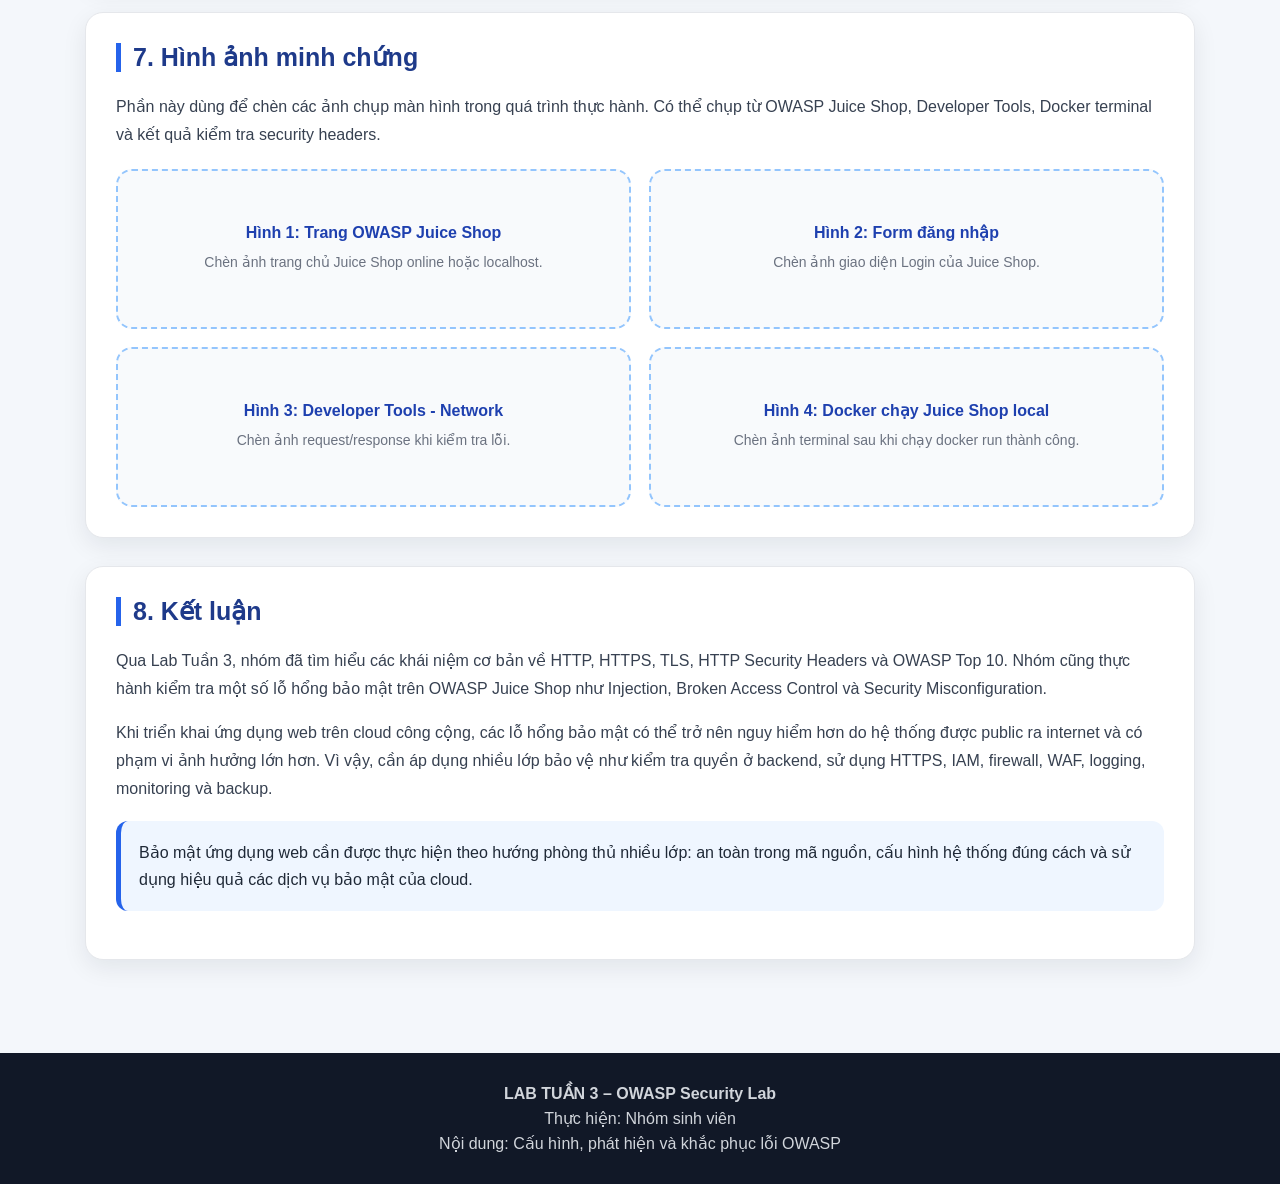
==== commit 201a0b7f: "update lab3" ====
--- a/lab3.html
+++ b/lab3.html
@@ -1,4 +1,3 @@
-```html
 <!DOCTYPE html>
 <html lang="vi">
 <head>
@@ -866,4 +865,3 @@
 
 </body>
 </html>
-```
